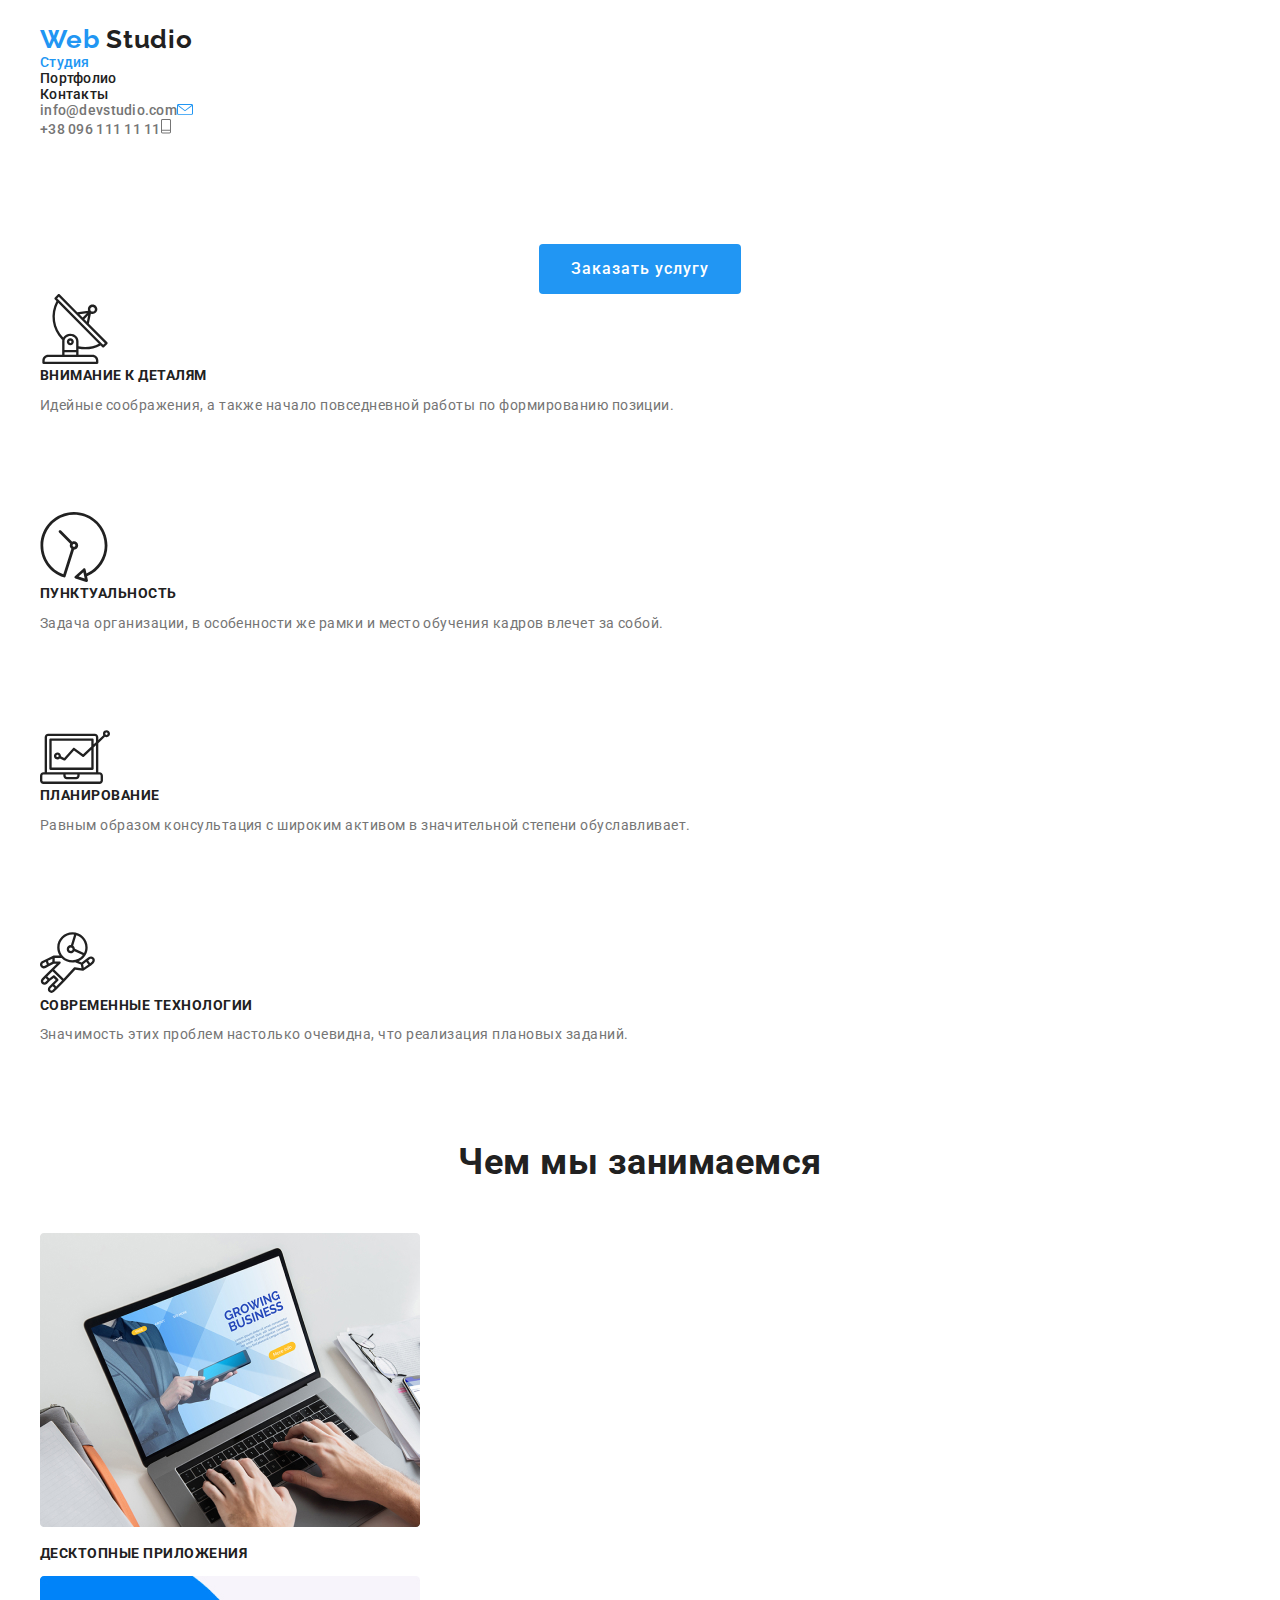
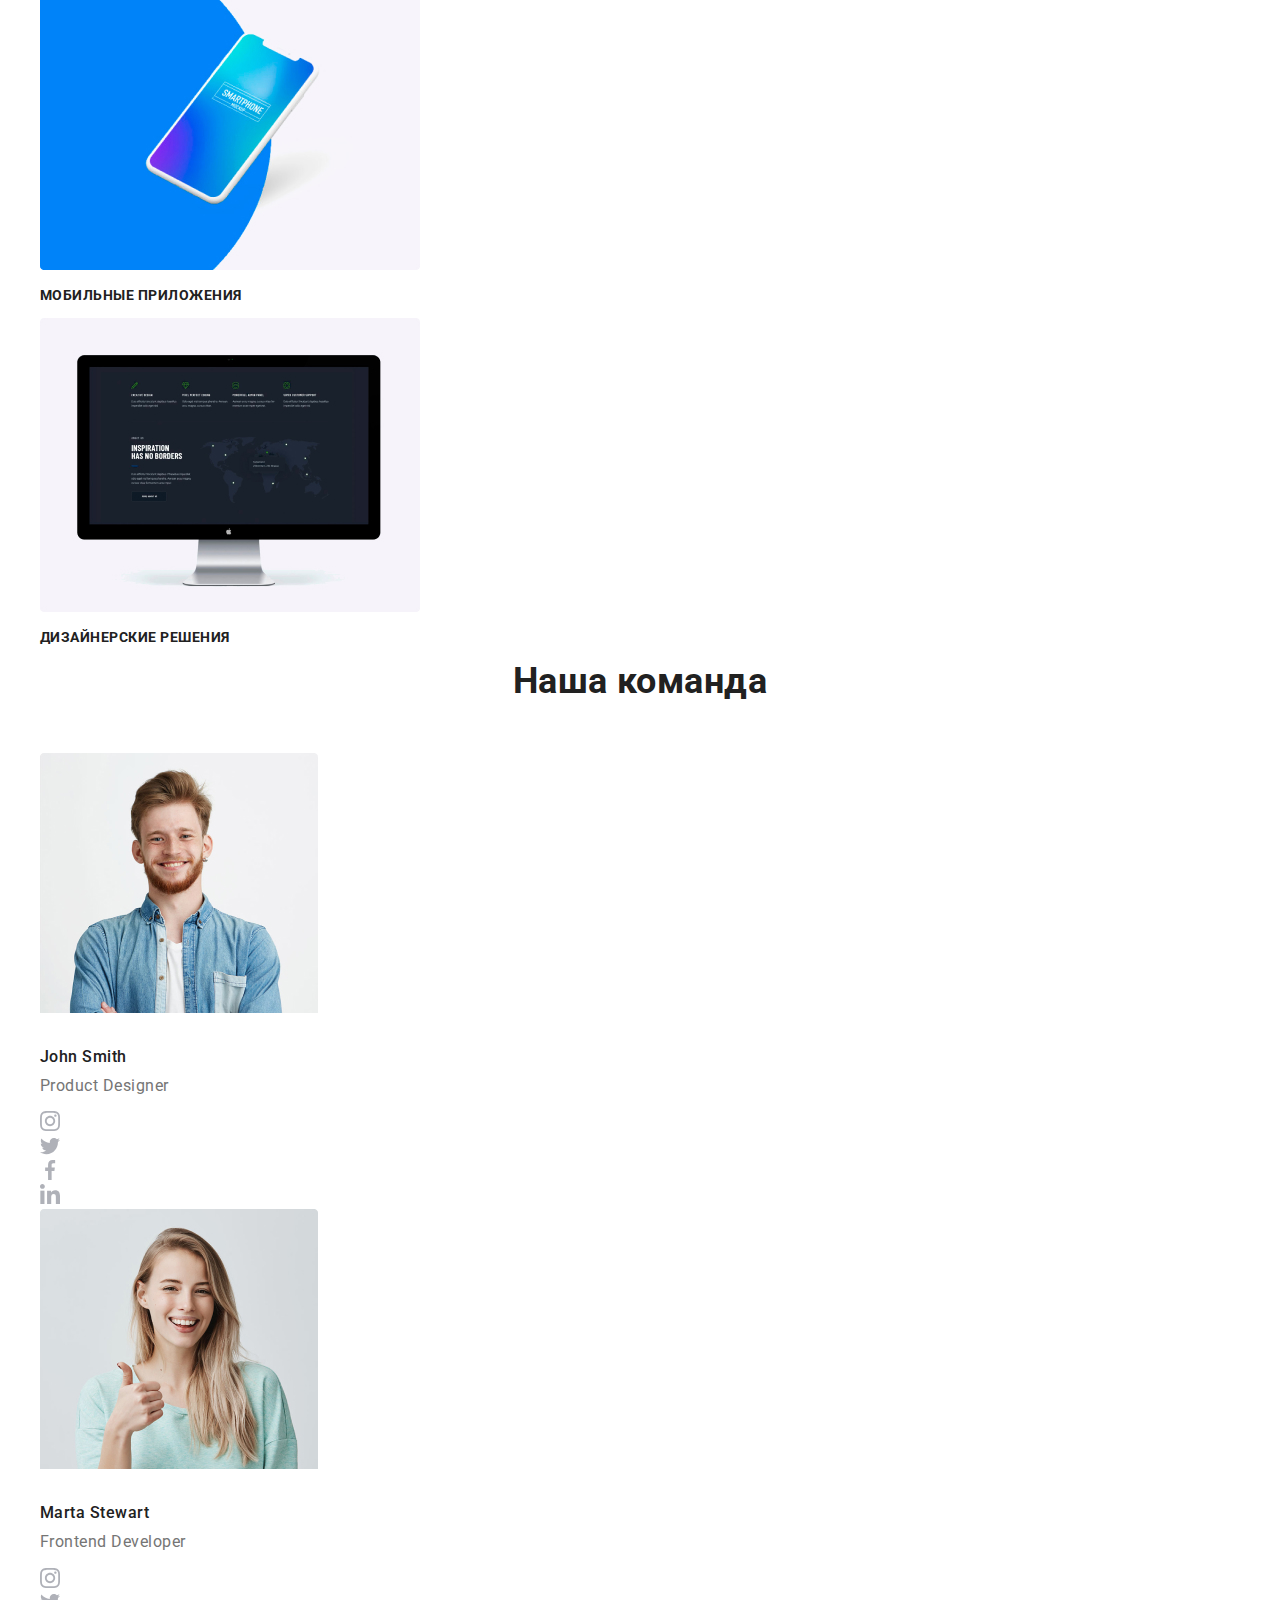
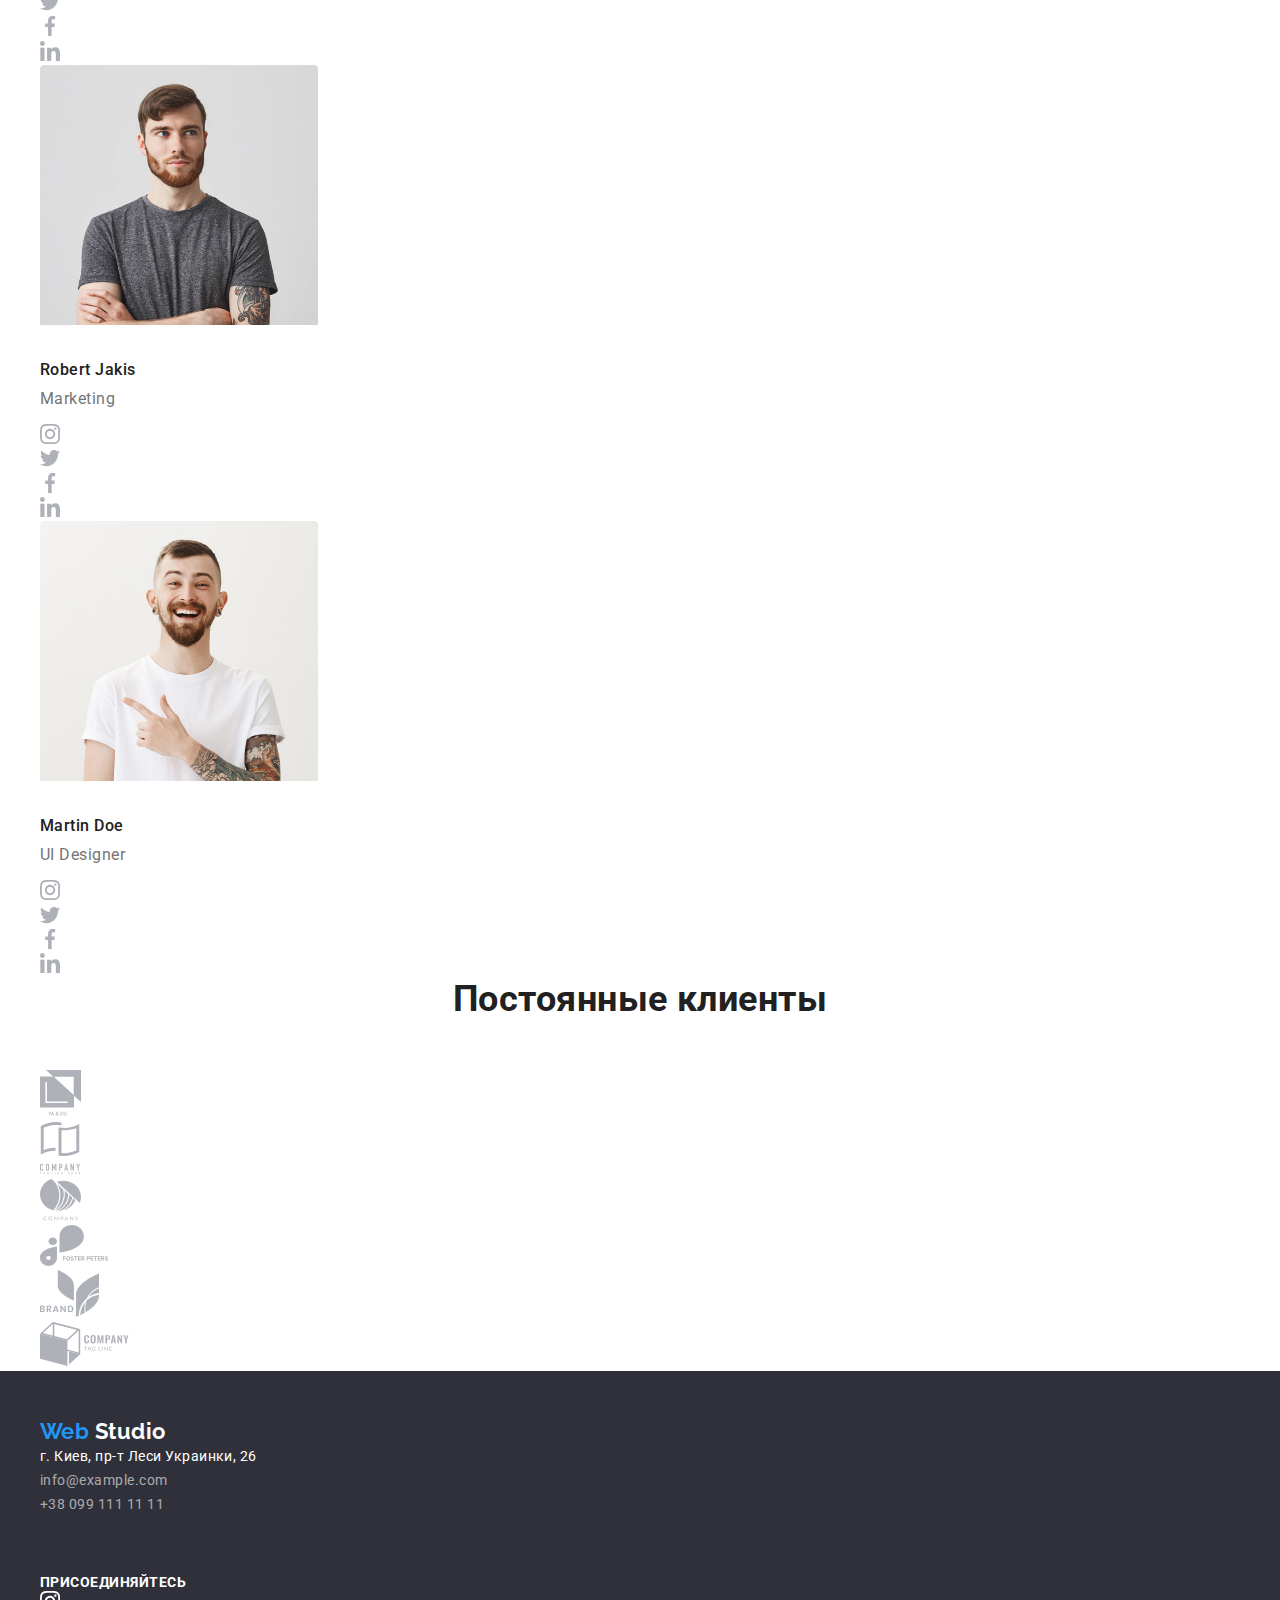
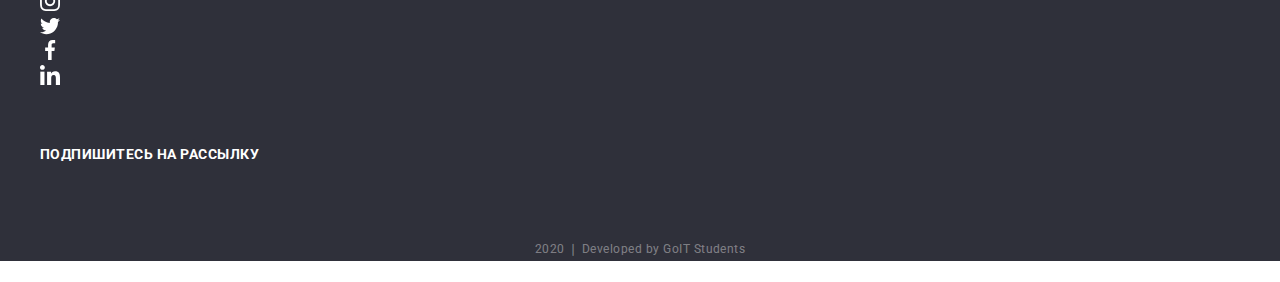
==== index.html @ ea980ef6 "ДЗ номер 3" ====
<!DOCTYPE html>
<html lang="ru">
  <head>
    <meta charset="UTF-8" />
    <meta name="viewport" content="width=device-width, initial-scale=1.0" />
    <title>Web Studio</title>
    <link
      href="https://fonts.googleapis.com/css2?family=Raleway:wght@700&family=Roboto:wght@400;500;700;900&display=swap"
      rel="stylesheet"
    />
    <link
      rel="stylesheet"
      href="https://cdnjs.cloudflare.com/ajax/libs/modern-normalize/0.6.0/modern-normalize.min.css"
    />

    <link rel="stylesheet" href="./css/styles.css" />
  </head>
  <body>
    <header>
      <!-- Навигация по сайту -->

      <div class="container">
        <nav>
          <a href="./index.html" class="logo link"
            ><span class="web-logo">Web</span> Studio
          </a>

          <ul class="site-nav list">
            <li><a href="./index.html" class="current link">Студия</a></li>
            <li><a href="./portfolio.html" class="link">Портфолио</a></li>
            <li><a href="" class="link">Контакты</a></li>
          </ul>

          <!-- Контакты -->
          <ul class="contacts-nav list">
            <li>
              <a href="mailto:info@devstudio.com" class="header-contacts link"
                >info@devstudio.com<img src="./images/envelope.svg" alt=""
              /></a>
            </li>
            <li>
              <a href="tel:+380961111111" class="header-contacts link"
                >+38 096 111 11 11<img src="./images/phone.svg" alt=""
              /></a>
            </li>
          </ul>
        </nav>
      </div>
    </header>

    <main>
      <!--Герой-->
      <section class="hero">
        <h1 class="hero-title">Эффективные решения для вашего бизнеса</h1>
        <a href="" class="hero-button button primary link">Заказать услугу</a>
      </section>

      <!--Наши преимущества-->
      <section class="section">
        <div class="container">
          <ul class="feature-list list">
            <li>
              <img src="./images/detail.svg" alt="" />
              <h3 class="feature-title">Внимание к деталям</h3>
              <p class="feature-content">
                Идейные соображения, а также начало повседневной работы по
                формированию позиции.
              </p>
            </li>
            <li>
              <img src="./images/time.svg" alt="" />
              <h3 class="feature-title">Пунктуальность</h3>
              <p class="feature-content">
                Задача организации, в особенности же рамки и место обучения
                кадров влечет за собой.
              </p>
            </li>
            <li>
              <img src="./images/plan.svg" alt="" />
              <h3 class="feature-title">Планирование</h3>
              <p class="feature-content">
                Равным образом консультация с широким активом в значительной
                степени обуславливает.
              </p>
            </li>
            <li>
              <img src="./images/techno.svg" alt="" />
              <h3 class="feature-title">Современные технологии</h3>
              <p class="feature-content">
                Значимость этих проблем настолько очевидна, что реализация
                плановых заданий.
              </p>
            </li>
          </ul>
        </div>
      </section>

      <!--Наши услуги-->
      <section class="section">
        <div class="container">
          <h2 class="section-title">Чем мы занимаемся</h2>
          <ul class="list">
            <li>
              <a href=""
                ><img src="./images/desktop.jpg" alt="Ноутбук" class="link"
              /></a>
              <h3 class="product-title">Десктопные приложения</h3>
            </li>
            <li>
              <a href=""
                ><img src="./images/mobile.jpg" alt="Телефон" class="link"
              /></a>
              <h3 class="product-title">Мобильные приложения</h3>
            </li>
            <li>
              <a href=""
                ><img src="./images/design.jpg" alt="Дизайн" class="link"
              /></a>
              <h3 class="product-title">Дизайнерские решения</h3>
            </li>
          </ul>
        </div>
      </section>

      <!--Наша команда-->
      <section class="section team">
        <div class="container">
          <h2 class="section-title">Наша команда</h2>
          <ul class="team-list list">
            <li>
              <img src="./images/john.jpg" alt="Джон Смит" width="278" />
              <h3 class="team-title">John Smith</h3>
              <p class="team-role">Product Designer</p>
              <ul class="list">
                <li>
                  <a href=""><img src="./images/instagram.svg" alt="" /></a>
                </li>
                <li>
                  <a href=""><img src="./images/twitter.svg" alt="" /></a>
                </li>
                <li>
                  <a href=""><img src="./images/facebook.svg" alt="" /></a>
                </li>
                <li>
                  <a href=""><img src="./images/linkedin.svg" alt="" /></a>
                </li>
              </ul>
            </li>
            <li>
              <img src="./images/marta.jpg" alt="Марта Стюарт" width="278" />
              <h3 class="team-title">Marta Stewart</h3>
              <p class="team-role">Frontend Developer</p>
              <ul class="list">
                <li>
                  <a href=""><img src="./images/instagram.svg" alt="" /></a>
                </li>
                <li>
                  <a href=""><img src="./images/twitter.svg" alt="" /></a>
                </li>
                <li>
                  <a href=""><img src="./images/facebook.svg" alt="" /></a>
                </li>
                <li>
                  <a href=""><img src="./images/linkedin.svg" alt="" /></a>
                </li>
              </ul>
            </li>
            <li>
              <img src="./images/robert.jpg" alt="Роберт Джекис" width="278" />
              <h3 class="team-title">Robert Jakis</h3>
              <p class="team-role">Marketing</p>
              <ul class="list">
                <li>
                  <a href=""><img src="./images/instagram.svg" alt="" /></a>
                </li>
                <li>
                  <a href=""><img src="./images/twitter.svg" alt="" /></a>
                </li>
                <li>
                  <a href=""><img src="./images/facebook.svg" alt="" /></a>
                </li>
                <li>
                  <a href=""><img src="./images/linkedin.svg" alt="" /></a>
                </li>
              </ul>
            </li>
            <li>
              <img src="./images/martin.jpg" alt="Мартин Доу" width="278" />
              <h3 class="team-title">Martin Doe</h3>
              <p class="team-role">UI Designer</p>
              <ul class="list">
                <li>
                  <a href=""><img src="./images/instagram.svg" alt="" /></a>
                </li>
                <li>
                  <a href=""><img src="./images/twitter.svg" alt="" /></a>
                </li>
                <li>
                  <a href=""><img src="./images/facebook.svg" alt="" /></a>
                </li>
                <li>
                  <a href=""><img src="./images/linkedin.svg" alt="" /></a>
                </li>
              </ul>
            </li>
          </ul>
        </div>
      </section>

      <!--Наши клиенты-->
      <section class="section">
        <div class="container">
          <h2 class="section-title">Постоянные клиенты</h2>
          <ul class="list">
            <li>
              <a href=""><img src="./images/logo11.svg" alt="" /></a>
            </li>
            <li>
              <a href=""><img src="./images/logo22.svg" alt="" /></a>
            </li>
            <li>
              <a href=""><img src="./images/logo33.svg" alt="" /></a>
            </li>
            <li>
              <a href=""><img src="./images/logo44.svg" alt="" /></a>
            </li>
            <li>
              <a href=""><img src="./images/logo55.svg" alt="" /></a>
            </li>
            <li>
              <a href=""><img src="./images/logo66.svg" alt="" /></a>
            </li>
          </ul>
        </div>
      </section>
    </main>

    <footer class="footer">
      <!--Контакты-->
      <div class="container">
        <a href="./index.html" class="footer-logo link"
          ><span class="web-logo">Web</span> Studio</a
        >
        <address>
          <ul class="list">
            <li class="address">г. Киев, пр-т Леси Украинки, 26</li>
            <li>
              <a href="mailto:info@example.com" class="footer-contacts link"
                >info@example.com</a
              >
            </li>
            <li>
              <a href="tel:+380991111111" class="footer-contacts link"
                >+38 099 111 11 11</a
              >
            </li>
          </ul>
        </address>
      </div>

      <!-- Соц. сети -->
      <div class="container social-links">
        <b class="footer-title">Присоединяйтесь</b>
        <ul class="list">
          <li>
            <a href=""><img src="./images/instagram2.svg" alt="" /></a>
          </li>
          <li>
            <a href=""><img src="./images/twitter2.svg" alt="" /></a>
          </li>
          <li>
            <a href=""><img src="./images/facebook2.svg" alt="" /></a>
          </li>
          <li>
            <a href=""><img src="./images/linkedin2.svg" alt="" /></a>
          </li>
        </ul>
      </div>

      <div class="container subscribe">
        <b class="footer-title">Подпишитесь на рассылку</b>
      </div>

      <p class="copyright">2020 &#10072; Developed by GoIT Students</p>
    </footer>
  </body>
</html>
---- css/styles.css ----
/* цвет основного текста #212121 */
/* вторичный цвет текста #757575 */
/* белый #FFFFFF */
/* акцент #2196F3 */
/* вторичный цвет фона #F5F4FA */
/* цвет подписи в футере rgba(255, 255, 255, 0.4) */
/* цвет контактов в футере rgba(255, 255, 255, 0.6) */

:root {
  --primary-text-color: #212121;
  --title-text-color: #757575;
  --accent-color: #2196f3;
  --primary-white-color: #ffffff;
  --footer-background-color: #2f303a;
  --footer-signature-color: rgba(255, 255, 255, 0.4);
  --footer-contacts-color: rgba(255, 255, 255, 0.6);
  --secondary-background-color: #f5f4fa;
}

/* General */

html {
  box-sizing: border-box;
}

*,
*::before,
*::after {
  box-sizing: inherit;
}

body {
  background-color: var(--primary-white-color);
  color: var(--primary-text-color);
  font-family: Roboto, sans-serif;
  letter-spacing: 0.03em;
}

.container {
  width: 1230px;
  padding-left: 15px;
  padding-right: 15px;
  margin: 0 auto;
  /* outline: 2px solid tomato; */
}

.list {
  list-style: none;
  padding: 0px;
  margin: 0px;
}

.link {
  text-decoration: none;
}

.section .section-title {
  margin-top: 0px;
  margin-bottom: 50px;

  font-weight: 700;
  font-size: 36px;
  line-height: 1.17;
  text-align: center;
}

/* Button */

.button {
  color: var(--primary-text-color);
  background-color: var(--primary-white-color);
  font-family: inherit;
  font-weight: 500;
  font-size: 16px;
  line-height: 1.63;
  min-width: 73px;
  border-radius: 4px;
  text-align: center;
}

.button.primary {
  color: var(--primary-white-color);
  background-color: var(--accent-color);
}

.button.secondary {
  color: var(--primary-text-color);
  background-color: var(--secondary-background-color);
}

/* Index.html */

/* Header */

.logo {
  display: inline-block;
  margin-top: 24px;

  color: var(--primary-text-color);
  font-family: Raleway;
  font-weight: 700;
  font-size: 26px;
  line-height: 1.2;
  letter-spacing: 0.03em;
}

.web-logo {
  color: var(--accent-color);
}

.header-contacts {
  color: var(--title-text-color);
}

.contacts-nav .header-contacts:hover,
.contacts-nav .header-contacts:focus {
  color: var(--accent-color);
}

/* Site nav */
.site-nav .link {
  color: var(--primary-text-color);
}

.site-nav .link:hover,
.site-nav .link:focus {
  color: var(--accent-color);
}

.site-nav .link.current {
  color: var(--accent-color);
}

.site-nav,
.contacts-nav {
  font-weight: 500;
  font-size: 14px;
  line-height: 1.14;
  letter-spacing: 0.02em;
}

/* Hero */

.hero {
  text-align: center;
}

.hero-title {
  margin-top: 0px;
  margin-bottom: 46px;

  color: var(--primary-white-color);
  font-weight: 900;
  font-size: 44px;
  line-height: 1.36;
  text-align: center;
  letter-spacing: 0.06em;
  text-transform: uppercase;
}

.hero-button {
  display: inline-block;
  padding: 10px 32px;
  border-radius: 4px;

  font-size: 16px;
  line-height: 1.87;
  letter-spacing: 0.06em;
}

/* Features */

.feature-title {
  margin-top: 0px;
  margin-bottom: 10px;

  font-weight: 700;
  font-size: 14px;
  line-height: 1.14;
  text-transform: uppercase;
}

.feature-list .feature-content {
  margin-top: 0px;
  margin-bottom: 94px;

  color: var(--title-text-color);
  font-size: 14px;
  line-height: 1.7;
}

/* What we do */

.product-title {
  font-weight: 700;
  font-size: 14px;
  line-height: 1.14;
  text-transform: uppercase;
}

/* Our team */

.team-title {
  margin-top: 30px;
  margin-bottom: 10px;
  font-weight: 500;
  font-size: 16px;
  line-height: 1.2;
}

.team-role {
  margin-top: 0px;
  margin-bottom: 16px;
  color: var(--title-text-color);
  font-size: 16px;
  line-height: 1.2;
}

.team-section {
  background-color: var(--secondary-background-color);
}

/* Footer */

.footer {
  background-color: var(--footer-background-color);
}

.footer-logo {
  display: inline-block;
  margin-top: 48px;

  color: var(--primary-white-color);
  font-family: Raleway;
  font-weight: 700;
  font-size: 22px;
  line-height: 1.18;
}

.address {
  color: var(--primary-white-color);
  font-style: normal;
  font-size: 14px;
  line-height: 1.71;
}

.footer-contacts {
  color: var(--footer-contacts-color);
  font-style: normal;
  font-size: 14px;
  line-height: 1.71;
}

.footer-contacts:hover,
.footer-contacts:focus {
  color: var(--accent-color);
}

.footer-title {
  color: var(--primary-white-color);
  font-weight: 700;
  font-size: 14px;
  line-height: 1.14;
  text-transform: uppercase;
}

.container.social-links,
.container.subscribe {
  margin-top: 56px;
}

.copyright {
  margin-top: 74px;
  margin-bottom: 21px;

  color: var(--footer-signature-color);
  font-size: 12px;
  line-height: 2;
  text-align: center;
}

/* Portfolio */

.section-list.buttons {
  margin-top: 93px;
  margin-bottom: 50px;
}

.section-list .section-content {
  margin-top: 0px;
  margin-bottom: 20px;

  color: var(--title-text-color);
  font-size: 16px;
  line-height: 1.88;
}

.section-list .button:hover,
.section-list .button:focus {
  color: var(--primary-white-color);
  background-color: var(--accent-color);
}

.section-list .text {
  margin-top: 0px;
  margin-bottom: 0px;

  color: var(--primary-white-color);
  background-color: grey;
  font-size: 18px;
  line-height: 1.56;
}

.section-list-title {
  margin-top: 20px;
  margin-bottom: 4px;

  color: var(--primary-text-color);
  font-weight: 700;
  font-size: 18px;
  line-height: 2;
  letter-spacing: 0.06em;
}
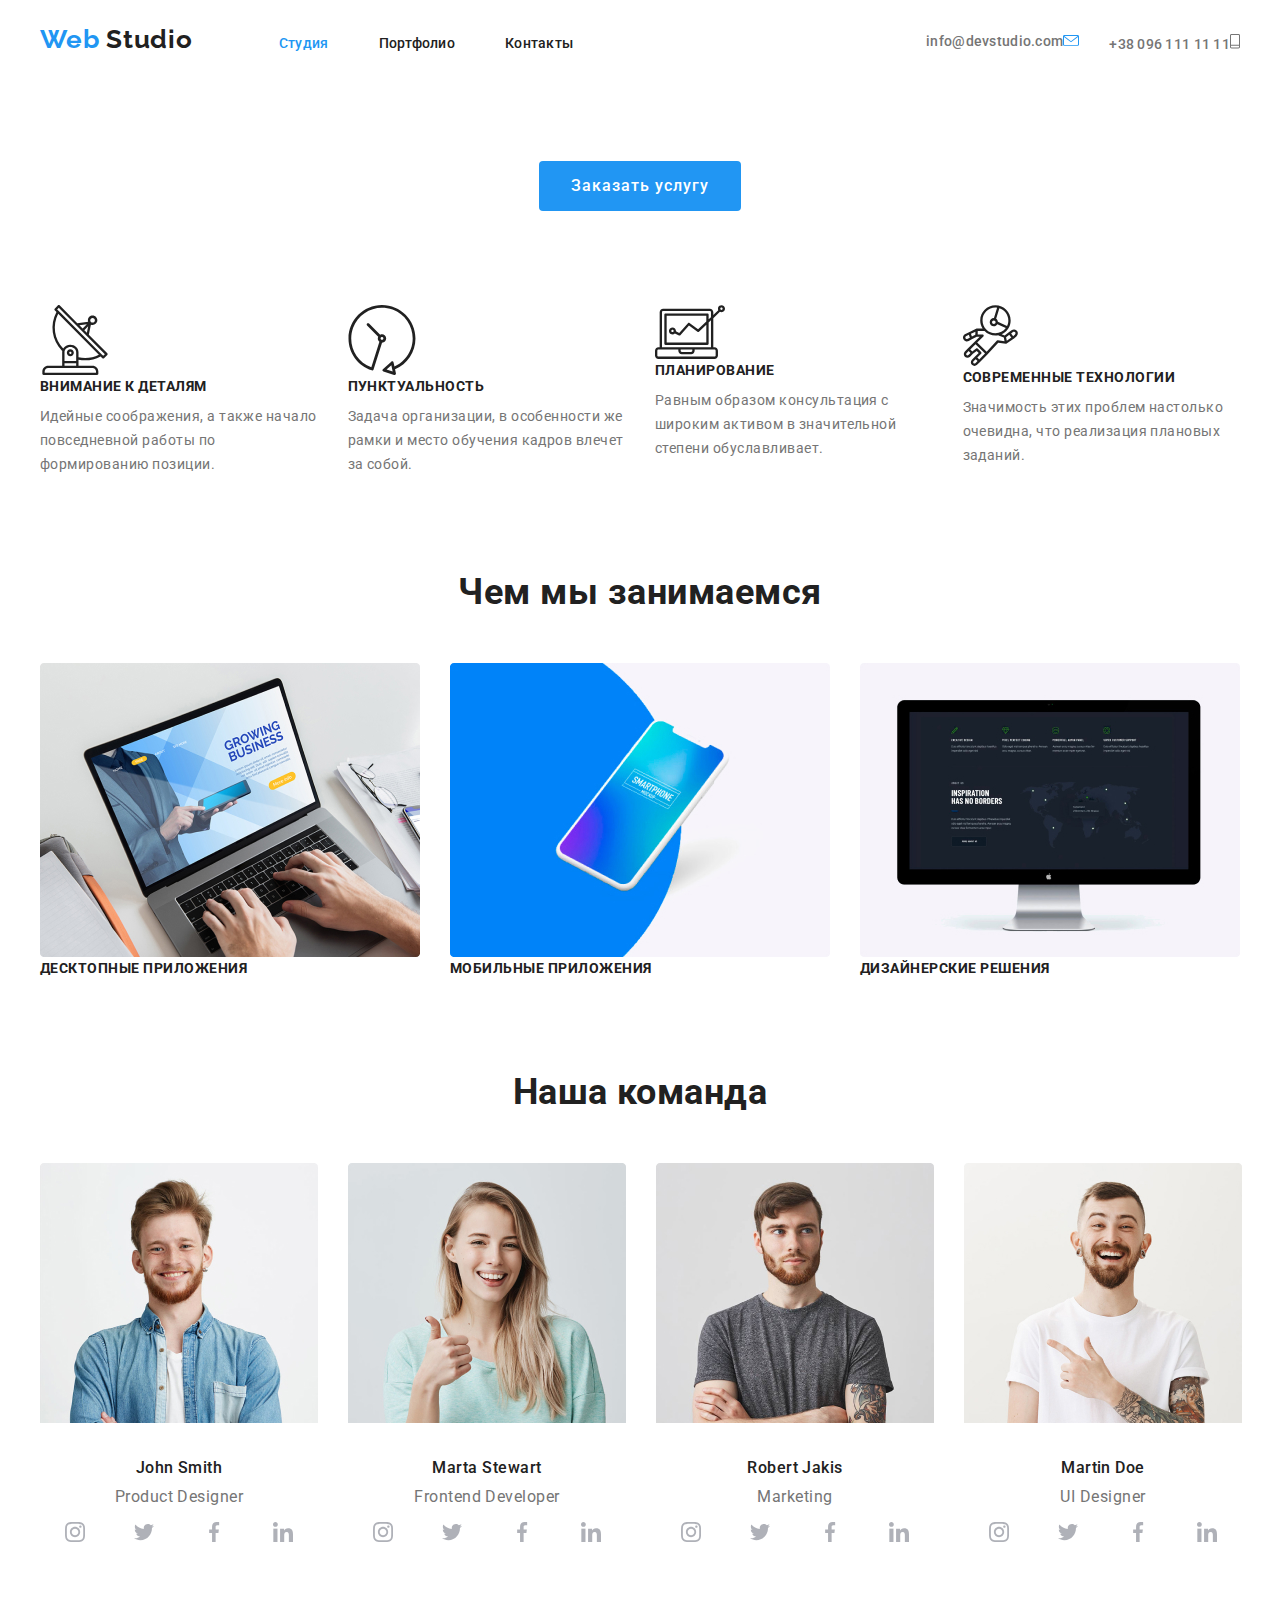
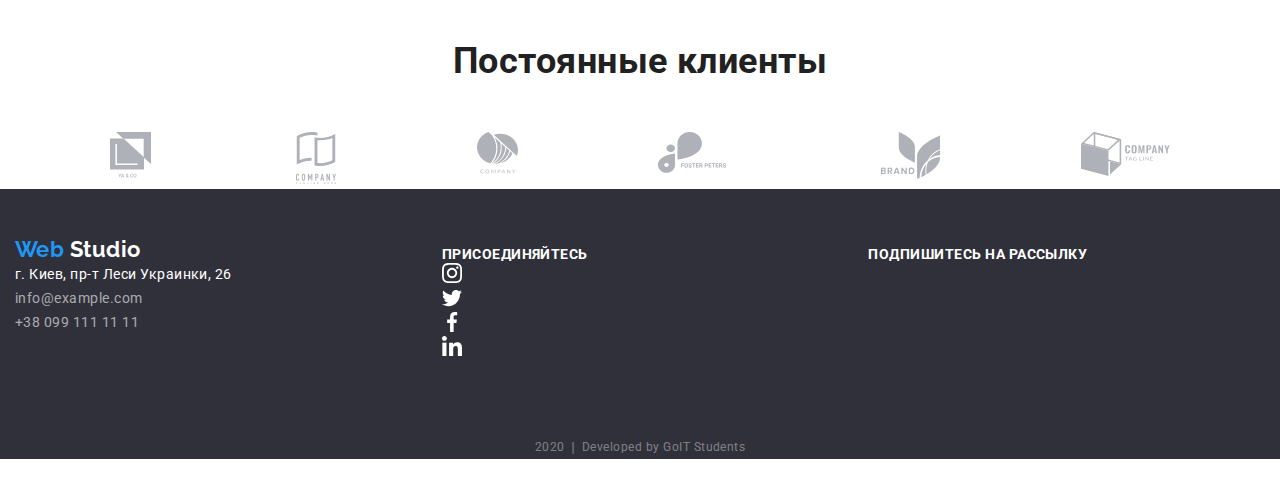
==== commit 92992a09: "Мелкие изменения" ====
--- a/index.html
+++ b/index.html
@@ -19,32 +19,36 @@
     <header>
       <!-- Навигация по сайту -->
 
-      <div class="container">
+      <div class="container main-nav">
+        <a href="./index.html" class="logo link"
+          ><span class="web-logo">Web</span> Studio
+        </a>
+
         <nav>
-          <a href="./index.html" class="logo link"
-            ><span class="web-logo">Web</span> Studio
-          </a>
-
           <ul class="site-nav list">
-            <li><a href="./index.html" class="current link">Студия</a></li>
-            <li><a href="./portfolio.html" class="link">Портфолио</a></li>
-            <li><a href="" class="link">Контакты</a></li>
-          </ul>
-
-          <!-- Контакты -->
-          <ul class="contacts-nav list">
-            <li>
-              <a href="mailto:info@devstudio.com" class="header-contacts link"
-                >info@devstudio.com<img src="./images/envelope.svg" alt=""
-              /></a>
-            </li>
-            <li>
-              <a href="tel:+380961111111" class="header-contacts link"
-                >+38 096 111 11 11<img src="./images/phone.svg" alt=""
-              /></a>
-            </li>
+            <li class="item">
+              <a href="./index.html" class="current link">Студия</a>
+            </li>
+            <li class="item">
+              <a href="./portfolio.html" class="link">Портфолио</a>
+            </li>
+            <li class="item"><a href="" class="link">Контакты</a></li>
           </ul>
         </nav>
+
+        <!-- Контакты -->
+        <ul class="contacts-nav list">
+          <li class="item">
+            <a href="mailto:info@devstudio.com" class="header-contacts link"
+              >info@devstudio.com<img src="./images/envelope.svg" alt=""
+            /></a>
+          </li>
+          <li class="item">
+            <a href="tel:+380961111111" class="header-contacts link"
+              >+38 096 111 11 11<img src="./images/phone.svg" alt=""
+            /></a>
+          </li>
+        </ul>
       </div>
     </header>
 
@@ -56,10 +60,10 @@
       </section>
 
       <!--Наши преимущества-->
-      <section class="section">
+      <section class="section features">
         <div class="container">
           <ul class="feature-list list">
-            <li>
+            <li class="item">
               <img src="./images/detail.svg" alt="" />
               <h3 class="feature-title">Внимание к деталям</h3>
               <p class="feature-content">
@@ -67,7 +71,7 @@
                 формированию позиции.
               </p>
             </li>
-            <li>
+            <li class="item">
               <img src="./images/time.svg" alt="" />
               <h3 class="feature-title">Пунктуальность</h3>
               <p class="feature-content">
@@ -75,7 +79,7 @@
                 кадров влечет за собой.
               </p>
             </li>
-            <li>
+            <li class="item">
               <img src="./images/plan.svg" alt="" />
               <h3 class="feature-title">Планирование</h3>
               <p class="feature-content">
@@ -83,7 +87,7 @@
                 степени обуславливает.
               </p>
             </li>
-            <li>
+            <li class="item">
               <img src="./images/techno.svg" alt="" />
               <h3 class="feature-title">Современные технологии</h3>
               <p class="feature-content">
@@ -96,23 +100,23 @@
       </section>
 
       <!--Наши услуги-->
-      <section class="section">
+      <section class="section our-services">
         <div class="container">
           <h2 class="section-title">Чем мы занимаемся</h2>
-          <ul class="list">
-            <li>
+          <ul class="our-work list">
+            <li class="item">
               <a href=""
                 ><img src="./images/desktop.jpg" alt="Ноутбук" class="link"
               /></a>
               <h3 class="product-title">Десктопные приложения</h3>
             </li>
-            <li>
+            <li class="item">
               <a href=""
                 ><img src="./images/mobile.jpg" alt="Телефон" class="link"
               /></a>
               <h3 class="product-title">Мобильные приложения</h3>
             </li>
-            <li>
+            <li class="item">
               <a href=""
                 ><img src="./images/design.jpg" alt="Дизайн" class="link"
               /></a>
@@ -125,70 +129,70 @@
       <!--Наша команда-->
       <section class="section team">
         <div class="container">
-          <h2 class="section-title">Наша команда</h2>
+          <h2 class="section-title our-team">Наша команда</h2>
           <ul class="team-list list">
-            <li>
+            <li class="item">
               <img src="./images/john.jpg" alt="Джон Смит" width="278" />
               <h3 class="team-title">John Smith</h3>
               <p class="team-role">Product Designer</p>
-              <ul class="list">
-                <li>
-                  <a href=""><img src="./images/instagram.svg" alt="" /></a>
-                </li>
-                <li>
-                  <a href=""><img src="./images/twitter.svg" alt="" /></a>
-                </li>
-                <li>
-                  <a href=""><img src="./images/facebook.svg" alt="" /></a>
-                </li>
-                <li>
-                  <a href=""><img src="./images/linkedin.svg" alt="" /></a>
-                </li>
-              </ul>
-            </li>
-            <li>
+              <ul class="social-networks list">
+                <li>
+                  <a href=""><img src="./images/instagram.svg" alt="" /></a>
+                </li>
+                <li>
+                  <a href=""><img src="./images/twitter.svg" alt="" /></a>
+                </li>
+                <li>
+                  <a href=""><img src="./images/facebook.svg" alt="" /></a>
+                </li>
+                <li>
+                  <a href=""><img src="./images/linkedin.svg" alt="" /></a>
+                </li>
+              </ul>
+            </li>
+            <li class="item">
               <img src="./images/marta.jpg" alt="Марта Стюарт" width="278" />
               <h3 class="team-title">Marta Stewart</h3>
               <p class="team-role">Frontend Developer</p>
-              <ul class="list">
-                <li>
-                  <a href=""><img src="./images/instagram.svg" alt="" /></a>
-                </li>
-                <li>
-                  <a href=""><img src="./images/twitter.svg" alt="" /></a>
-                </li>
-                <li>
-                  <a href=""><img src="./images/facebook.svg" alt="" /></a>
-                </li>
-                <li>
-                  <a href=""><img src="./images/linkedin.svg" alt="" /></a>
-                </li>
-              </ul>
-            </li>
-            <li>
+              <ul class="social-networks list">
+                <li>
+                  <a href=""><img src="./images/instagram.svg" alt="" /></a>
+                </li>
+                <li>
+                  <a href=""><img src="./images/twitter.svg" alt="" /></a>
+                </li>
+                <li>
+                  <a href=""><img src="./images/facebook.svg" alt="" /></a>
+                </li>
+                <li>
+                  <a href=""><img src="./images/linkedin.svg" alt="" /></a>
+                </li>
+              </ul>
+            </li>
+            <li class="item">
               <img src="./images/robert.jpg" alt="Роберт Джекис" width="278" />
               <h3 class="team-title">Robert Jakis</h3>
               <p class="team-role">Marketing</p>
-              <ul class="list">
-                <li>
-                  <a href=""><img src="./images/instagram.svg" alt="" /></a>
-                </li>
-                <li>
-                  <a href=""><img src="./images/twitter.svg" alt="" /></a>
-                </li>
-                <li>
-                  <a href=""><img src="./images/facebook.svg" alt="" /></a>
-                </li>
-                <li>
-                  <a href=""><img src="./images/linkedin.svg" alt="" /></a>
-                </li>
-              </ul>
-            </li>
-            <li>
+              <ul class="social-networks list">
+                <li>
+                  <a href=""><img src="./images/instagram.svg" alt="" /></a>
+                </li>
+                <li>
+                  <a href=""><img src="./images/twitter.svg" alt="" /></a>
+                </li>
+                <li>
+                  <a href=""><img src="./images/facebook.svg" alt="" /></a>
+                </li>
+                <li>
+                  <a href=""><img src="./images/linkedin.svg" alt="" /></a>
+                </li>
+              </ul>
+            </li>
+            <li class="item">
               <img src="./images/martin.jpg" alt="Мартин Доу" width="278" />
               <h3 class="team-title">Martin Doe</h3>
               <p class="team-role">UI Designer</p>
-              <ul class="list">
+              <ul class="social-networks list">
                 <li>
                   <a href=""><img src="./images/instagram.svg" alt="" /></a>
                 </li>
@@ -211,7 +215,7 @@
       <section class="section">
         <div class="container">
           <h2 class="section-title">Постоянные клиенты</h2>
-          <ul class="list">
+          <ul class="our-clients list">
             <li>
               <a href=""><img src="./images/logo11.svg" alt="" /></a>
             </li>
@@ -237,48 +241,52 @@
 
     <footer class="footer">
       <!--Контакты-->
-      <div class="container">
-        <a href="./index.html" class="footer-logo link"
-          ><span class="web-logo">Web</span> Studio</a
-        >
-        <address>
+
+      <div class="main-footer">
+        <div class="container">
+          <a href="./index.html" class="footer-logo link"
+            ><span class="web-logo">Web</span> Studio</a
+          >
+          <address>
+            <ul class="list">
+              <li class="address">г. Киев, пр-т Леси Украинки, 26</li>
+              <li>
+                <a href="mailto:info@example.com" class="footer-contacts link"
+                  >info@example.com</a
+                >
+              </li>
+              <li>
+                <a href="tel:+380991111111" class="footer-contacts link"
+                  >+38 099 111 11 11</a
+                >
+              </li>
+            </ul>
+          </address>
+        </div>
+
+        <!-- Соц. сети -->
+
+        <div class="container social-links">
+          <b class="footer-title">Присоединяйтесь</b>
           <ul class="list">
-            <li class="address">г. Киев, пр-т Леси Украинки, 26</li>
-            <li>
-              <a href="mailto:info@example.com" class="footer-contacts link"
-                >info@example.com</a
-              >
-            </li>
-            <li>
-              <a href="tel:+380991111111" class="footer-contacts link"
-                >+38 099 111 11 11</a
-              >
-            </li>
-          </ul>
-        </address>
-      </div>
-
-      <!-- Соц. сети -->
-      <div class="container social-links">
-        <b class="footer-title">Присоединяйтесь</b>
-        <ul class="list">
-          <li>
-            <a href=""><img src="./images/instagram2.svg" alt="" /></a>
-          </li>
-          <li>
-            <a href=""><img src="./images/twitter2.svg" alt="" /></a>
-          </li>
-          <li>
-            <a href=""><img src="./images/facebook2.svg" alt="" /></a>
-          </li>
-          <li>
-            <a href=""><img src="./images/linkedin2.svg" alt="" /></a>
-          </li>
-        </ul>
-      </div>
-
-      <div class="container subscribe">
-        <b class="footer-title">Подпишитесь на рассылку</b>
+            <li>
+              <a href=""><img src="./images/instagram2.svg" alt="" /></a>
+            </li>
+            <li>
+              <a href=""><img src="./images/twitter2.svg" alt="" /></a>
+            </li>
+            <li>
+              <a href=""><img src="./images/facebook2.svg" alt="" /></a>
+            </li>
+            <li>
+              <a href=""><img src="./images/linkedin2.svg" alt="" /></a>
+            </li>
+          </ul>
+        </div>
+
+        <div class="container subscribe">
+          <b class="footer-title">Подпишитесь на рассылку</b>
+        </div>
       </div>
 
       <p class="copyright">2020 &#10072; Developed by GoIT Students</p>
--- a/css/styles.css
+++ b/css/styles.css
@@ -54,6 +54,10 @@
   text-decoration: none;
 }
 
+.section {
+  margin-top: 94px;
+}
+
 .section .section-title {
   margin-top: 0px;
   margin-bottom: 50px;
@@ -95,6 +99,7 @@
 .logo {
   display: inline-block;
   margin-top: 24px;
+  margin-right: 86px;
 
   color: var(--primary-text-color);
   font-family: Raleway;
@@ -118,6 +123,31 @@
 }
 
 /* Site nav */
+
+.main-nav {
+  display: flex;
+  align-items: center;
+}
+
+.site-nav {
+  display: flex;
+  margin-top: 32px;
+}
+
+.site-nav .item + .item {
+  margin-left: 50px;
+}
+
+.contacts-nav {
+  display: flex;
+  margin-top: 32px;
+  margin-left: auto;
+}
+
+.contacts-nav .item + .item {
+  margin-left: 30px;
+}
+
 .site-nav .link {
   color: var(--primary-text-color);
 }
@@ -170,6 +200,17 @@
 
 /* Features */
 
+.feature-list {
+  display: flex;
+}
+.feature-list > .item {
+  width: 278px;
+}
+
+.feature-list .item + .item {
+  margin-left: 30px;
+}
+
 .feature-title {
   margin-top: 0px;
   margin-bottom: 10px;
@@ -182,7 +223,7 @@
 
 .feature-list .feature-content {
   margin-top: 0px;
-  margin-bottom: 94px;
+  margin-bottom: 0px;
 
   color: var(--title-text-color);
   font-size: 14px;
@@ -191,7 +232,17 @@
 
 /* What we do */
 
+.our-work {
+  display: flex;
+}
+
+.our-work .item + .item {
+  margin-left: 30px;
+}
+
 .product-title {
+  margin: 0;
+
   font-weight: 700;
   font-size: 14px;
   line-height: 1.14;
@@ -199,6 +250,15 @@
 }
 
 /* Our team */
+
+.team-list {
+  display: flex;
+  text-align: center;
+}
+
+.team-list .item + .item {
+  margin-left: 30px;
+}
 
 .team-title {
   margin-top: 30px;
@@ -220,10 +280,25 @@
   background-color: var(--secondary-background-color);
 }
 
+.social-networks {
+  display: flex;
+  justify-content: space-around;
+}
+
+/* Our clients */
+.our-clients {
+  display: flex;
+  justify-content: space-around;
+}
+
 /* Footer */
 
 .footer {
   background-color: var(--footer-background-color);
+}
+
+.main-footer {
+  display: flex;
 }
 
 .footer-logo {
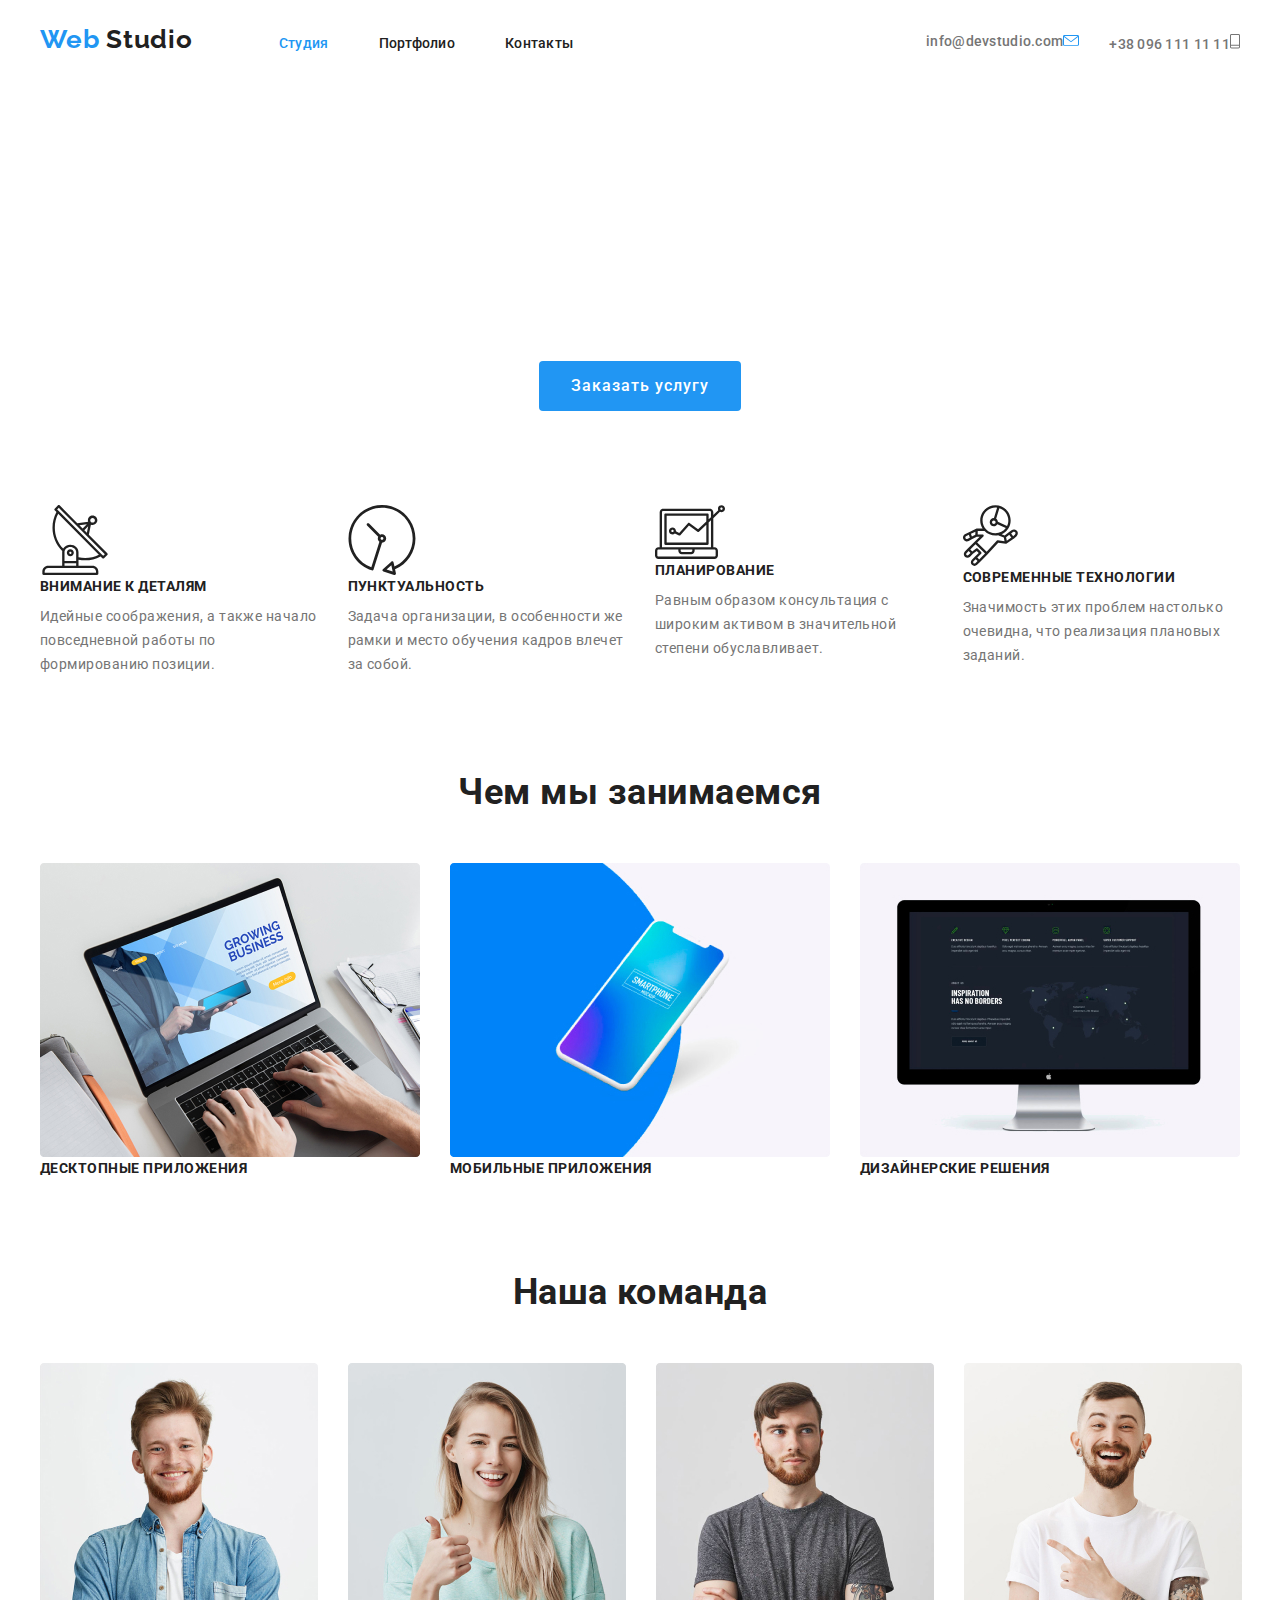
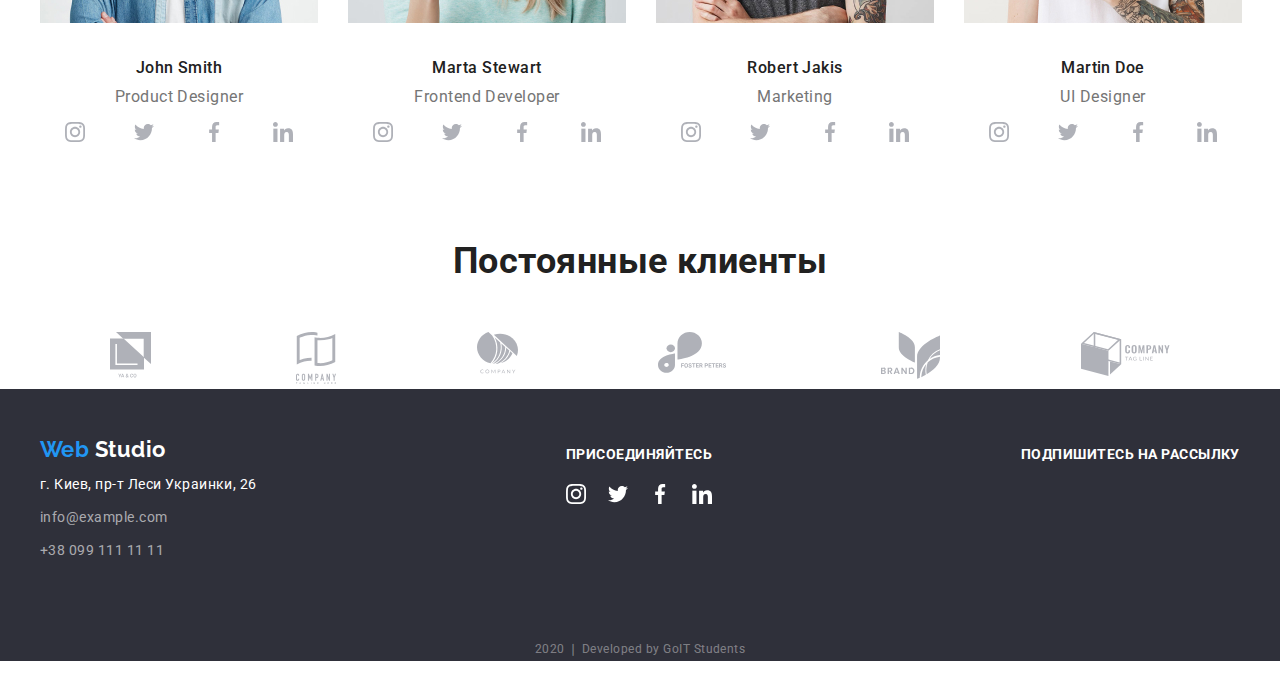
==== commit eebb9ed7: "Изменил немного классы" ====
--- a/index.html
+++ b/index.html
@@ -242,20 +242,20 @@
     <footer class="footer">
       <!--Контакты-->
 
-      <div class="main-footer">
-        <div class="container">
+      <div class="container bottom">
+        <div>
           <a href="./index.html" class="footer-logo link"
             ><span class="web-logo">Web</span> Studio</a
           >
-          <address>
+          <address class="footer-address">
             <ul class="list">
               <li class="address">г. Киев, пр-т Леси Украинки, 26</li>
-              <li>
+              <li class="contacts">
                 <a href="mailto:info@example.com" class="footer-contacts link"
                   >info@example.com</a
                 >
               </li>
-              <li>
+              <li class="contacts">
                 <a href="tel:+380991111111" class="footer-contacts link"
                   >+38 099 111 11 11</a
                 >
@@ -266,9 +266,9 @@
 
         <!-- Соц. сети -->
 
-        <div class="container social-links">
+        <div class="social-links">
           <b class="footer-title">Присоединяйтесь</b>
-          <ul class="list">
+          <ul class="social-list list">
             <li>
               <a href=""><img src="./images/instagram2.svg" alt="" /></a>
             </li>
@@ -284,7 +284,7 @@
           </ul>
         </div>
 
-        <div class="container subscribe">
+        <div class="subscribe">
           <b class="footer-title">Подпишитесь на рассылку</b>
         </div>
       </div>
--- a/css/styles.css
+++ b/css/styles.css
@@ -176,7 +176,7 @@
 }
 
 .hero-title {
-  margin-top: 0px;
+  margin-top: 200px;
   margin-bottom: 46px;
 
   color: var(--primary-white-color);
@@ -297,19 +297,25 @@
   background-color: var(--footer-background-color);
 }
 
-.main-footer {
-  display: flex;
+.container.bottom {
+  display: flex;
+  justify-content: space-between;
 }
 
 .footer-logo {
   display: inline-block;
   margin-top: 48px;
+  margin-bottom: 10px;
 
   color: var(--primary-white-color);
   font-family: Raleway;
   font-weight: 700;
   font-size: 22px;
   line-height: 1.18;
+}
+
+.footer-address .contacts {
+  margin-top: 9px;
 }
 
 .address {
@@ -332,6 +338,9 @@
 }
 
 .footer-title {
+  display: inline-block;
+  margin-bottom: 21px;
+
   color: var(--primary-white-color);
   font-weight: 700;
   font-size: 14px;
@@ -339,8 +348,16 @@
   text-transform: uppercase;
 }
 
-.container.social-links,
-.container.subscribe {
+.social-list {
+  display: flex;
+  justify-content: space-between;
+}
+
+.footer .social-links {
+  margin-top: 56px;
+}
+
+.footer .subscribe {
   margin-top: 56px;
 }
 
@@ -357,13 +374,23 @@
 /* Portfolio */
 
 .section-list.buttons {
+  display: flex;
+  justify-content: center;
   margin-top: 93px;
   margin-bottom: 50px;
 }
 
+.section-list.buttons .button {
+  margin-right: 8px;
+}
+
+/* .section-list.buttons .button:last-child {
+  margin-right: 0px;
+} */
+
 .section-list .section-content {
   margin-top: 0px;
-  margin-bottom: 20px;
+  margin-bottom: 0px;
 
   color: var(--title-text-color);
   font-size: 16px;
@@ -396,3 +423,24 @@
   line-height: 2;
   letter-spacing: 0.06em;
 }
+
+/* work examples */
+
+.section-list.works {
+  display: flex;
+  flex-wrap: wrap;
+}
+
+.section-list.works .item {
+  width: calc((100% - 60px) / 3);
+  margin-right: 30px;
+  margin-bottom: 30px;
+}
+
+.section-list.works .item:nth-child(3n) {
+  margin-right: 0px;
+}
+
+.section-list.works .item:nth-last-child(-n + 3) {
+  margin-bottom: 94px;
+}
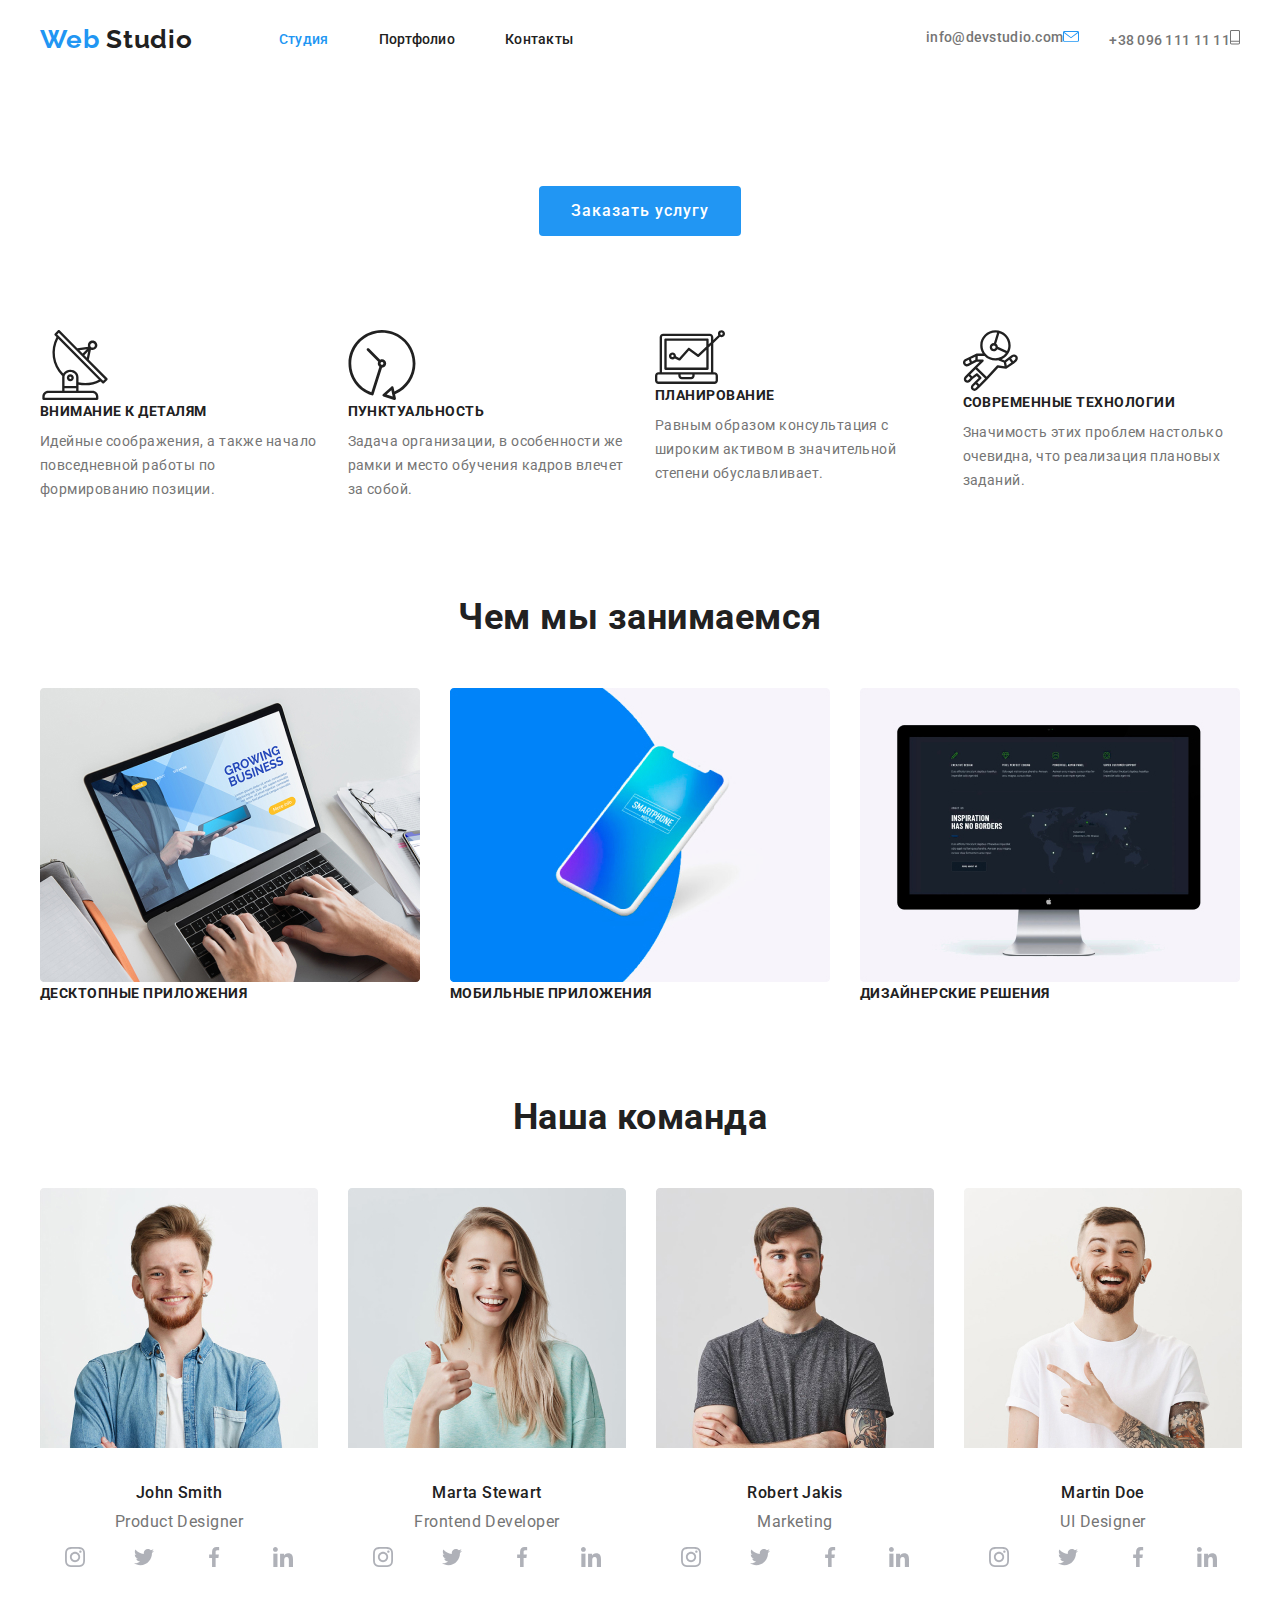
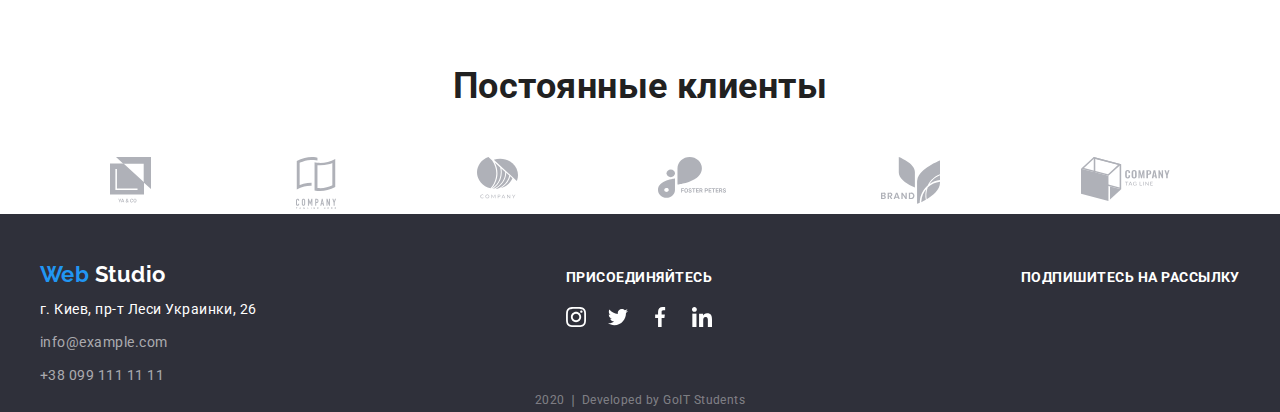
==== commit 8b3d1dd2: "Исправил ошибки после проверки дз ментором" ====
--- a/index.html
+++ b/index.html
@@ -16,7 +16,7 @@
     <link rel="stylesheet" href="./css/styles.css" />
   </head>
   <body>
-    <header>
+    <header class="header">
       <!-- Навигация по сайту -->
 
       <div class="container main-nav">
@@ -132,78 +132,130 @@
           <h2 class="section-title our-team">Наша команда</h2>
           <ul class="team-list list">
             <li class="item">
-              <img src="./images/john.jpg" alt="Джон Смит" width="278" />
+              <img
+                class="photo"
+                src="./images/john.jpg"
+                alt="Джон Смит"
+                width="278"
+              />
               <h3 class="team-title">John Smith</h3>
               <p class="team-role">Product Designer</p>
               <ul class="social-networks list">
                 <li>
-                  <a href=""><img src="./images/instagram.svg" alt="" /></a>
-                </li>
-                <li>
-                  <a href=""><img src="./images/twitter.svg" alt="" /></a>
-                </li>
-                <li>
-                  <a href=""><img src="./images/facebook.svg" alt="" /></a>
-                </li>
-                <li>
-                  <a href=""><img src="./images/linkedin.svg" alt="" /></a>
+                  <a class="item" href=""
+                    ><img src="./images/instagram.svg" alt=""
+                  /></a>
+                </li>
+                <li>
+                  <a class="item" href=""
+                    ><img src="./images/twitter.svg" alt=""
+                  /></a>
+                </li>
+                <li>
+                  <a class="item" href=""
+                    ><img src="./images/facebook.svg" alt=""
+                  /></a>
+                </li>
+                <li>
+                  <a class="item" href=""
+                    ><img src="./images/linkedin.svg" alt=""
+                  /></a>
                 </li>
               </ul>
             </li>
             <li class="item">
-              <img src="./images/marta.jpg" alt="Марта Стюарт" width="278" />
+              <img
+                class="photo"
+                src="./images/marta.jpg"
+                alt="Марта Стюарт"
+                width="278"
+              />
               <h3 class="team-title">Marta Stewart</h3>
               <p class="team-role">Frontend Developer</p>
               <ul class="social-networks list">
                 <li>
-                  <a href=""><img src="./images/instagram.svg" alt="" /></a>
-                </li>
-                <li>
-                  <a href=""><img src="./images/twitter.svg" alt="" /></a>
-                </li>
-                <li>
-                  <a href=""><img src="./images/facebook.svg" alt="" /></a>
-                </li>
-                <li>
-                  <a href=""><img src="./images/linkedin.svg" alt="" /></a>
+                  <a class="item" href=""
+                    ><img src="./images/instagram.svg" alt=""
+                  /></a>
+                </li>
+                <li>
+                  <a class="item" href=""
+                    ><img src="./images/twitter.svg" alt=""
+                  /></a>
+                </li>
+                <li>
+                  <a class="item" href=""
+                    ><img src="./images/facebook.svg" alt=""
+                  /></a>
+                </li>
+                <li>
+                  <a class="item" href=""
+                    ><img src="./images/linkedin.svg" alt=""
+                  /></a>
                 </li>
               </ul>
             </li>
             <li class="item">
-              <img src="./images/robert.jpg" alt="Роберт Джекис" width="278" />
+              <img
+                class="photo"
+                src="./images/robert.jpg"
+                alt="Роберт Джекис"
+                width="278"
+              />
               <h3 class="team-title">Robert Jakis</h3>
               <p class="team-role">Marketing</p>
               <ul class="social-networks list">
                 <li>
-                  <a href=""><img src="./images/instagram.svg" alt="" /></a>
-                </li>
-                <li>
-                  <a href=""><img src="./images/twitter.svg" alt="" /></a>
-                </li>
-                <li>
-                  <a href=""><img src="./images/facebook.svg" alt="" /></a>
-                </li>
-                <li>
-                  <a href=""><img src="./images/linkedin.svg" alt="" /></a>
+                  <a class="item" href=""
+                    ><img src="./images/instagram.svg" alt=""
+                  /></a>
+                </li>
+                <li>
+                  <a class="item" href=""
+                    ><img src="./images/twitter.svg" alt=""
+                  /></a>
+                </li>
+                <li>
+                  <a class="item" href=""
+                    ><img src="./images/facebook.svg" alt=""
+                  /></a>
+                </li>
+                <li>
+                  <a class="item" href=""
+                    ><img src="./images/linkedin.svg" alt=""
+                  /></a>
                 </li>
               </ul>
             </li>
             <li class="item">
-              <img src="./images/martin.jpg" alt="Мартин Доу" width="278" />
+              <img
+                class="photo"
+                src="./images/martin.jpg"
+                alt="Мартин Доу"
+                width="278"
+              />
               <h3 class="team-title">Martin Doe</h3>
               <p class="team-role">UI Designer</p>
               <ul class="social-networks list">
                 <li>
-                  <a href=""><img src="./images/instagram.svg" alt="" /></a>
-                </li>
-                <li>
-                  <a href=""><img src="./images/twitter.svg" alt="" /></a>
-                </li>
-                <li>
-                  <a href=""><img src="./images/facebook.svg" alt="" /></a>
-                </li>
-                <li>
-                  <a href=""><img src="./images/linkedin.svg" alt="" /></a>
+                  <a class="item" href=""
+                    ><img src="./images/instagram.svg" alt=""
+                  /></a>
+                </li>
+                <li>
+                  <a class="item" href=""
+                    ><img src="./images/twitter.svg" alt=""
+                  /></a>
+                </li>
+                <li>
+                  <a class="item" href=""
+                    ><img src="./images/facebook.svg" alt=""
+                  /></a>
+                </li>
+                <li>
+                  <a class="item" href=""
+                    ><img src="./images/linkedin.svg" alt=""
+                  /></a>
                 </li>
               </ul>
             </li>
@@ -217,22 +269,34 @@
           <h2 class="section-title">Постоянные клиенты</h2>
           <ul class="our-clients list">
             <li>
-              <a href=""><img src="./images/logo11.svg" alt="" /></a>
-            </li>
-            <li>
-              <a href=""><img src="./images/logo22.svg" alt="" /></a>
-            </li>
-            <li>
-              <a href=""><img src="./images/logo33.svg" alt="" /></a>
-            </li>
-            <li>
-              <a href=""><img src="./images/logo44.svg" alt="" /></a>
-            </li>
-            <li>
-              <a href=""><img src="./images/logo55.svg" alt="" /></a>
-            </li>
-            <li>
-              <a href=""><img src="./images/logo66.svg" alt="" /></a>
+              <a class="item" href=""
+                ><img src="./images/logo11.svg" alt=""
+              /></a>
+            </li>
+            <li>
+              <a class="item" href=""
+                ><img src="./images/logo22.svg" alt=""
+              /></a>
+            </li>
+            <li>
+              <a class="item" href=""
+                ><img src="./images/logo33.svg" alt=""
+              /></a>
+            </li>
+            <li>
+              <a class="item" href=""
+                ><img src="./images/logo44.svg" alt=""
+              /></a>
+            </li>
+            <li>
+              <a class="item" href=""
+                ><img src="./images/logo55.svg" alt=""
+              /></a>
+            </li>
+            <li>
+              <a class="item" href=""
+                ><img src="./images/logo66.svg" alt=""
+              /></a>
             </li>
           </ul>
         </div>
@@ -270,16 +334,24 @@
           <b class="footer-title">Присоединяйтесь</b>
           <ul class="social-list list">
             <li>
-              <a href=""><img src="./images/instagram2.svg" alt="" /></a>
-            </li>
-            <li>
-              <a href=""><img src="./images/twitter2.svg" alt="" /></a>
-            </li>
-            <li>
-              <a href=""><img src="./images/facebook2.svg" alt="" /></a>
-            </li>
-            <li>
-              <a href=""><img src="./images/linkedin2.svg" alt="" /></a>
+              <a class="item" href=""
+                ><img src="./images/instagram2.svg" alt=""
+              /></a>
+            </li>
+            <li>
+              <a class="item" href=""
+                ><img src="./images/twitter2.svg" alt=""
+              /></a>
+            </li>
+            <li>
+              <a class="item" href=""
+                ><img src="./images/facebook2.svg" alt=""
+              /></a>
+            </li>
+            <li>
+              <a class="item" href=""
+                ><img src="./images/linkedin2.svg" alt=""
+              /></a>
             </li>
           </ul>
         </div>
--- a/css/styles.css
+++ b/css/styles.css
@@ -55,7 +55,7 @@
 }
 
 .section {
-  margin-top: 94px;
+  padding-top: 94px;
 }
 
 .section .section-title {
@@ -96,9 +96,14 @@
 
 /* Header */
 
+.header {
+  padding-top: 24px;
+  padding-bottom: 25px;
+}
+
 .logo {
   display: inline-block;
-  margin-top: 24px;
+
   margin-right: 86px;
 
   color: var(--primary-text-color);
@@ -109,6 +114,11 @@
   letter-spacing: 0.03em;
 }
 
+.logo:hover,
+.logo:focus {
+  background-color: aqua;
+}
+
 .web-logo {
   color: var(--accent-color);
 }
@@ -131,7 +141,6 @@
 
 .site-nav {
   display: flex;
-  margin-top: 32px;
 }
 
 .site-nav .item + .item {
@@ -140,7 +149,7 @@
 
 .contacts-nav {
   display: flex;
-  margin-top: 32px;
+
   margin-left: auto;
 }
 
@@ -176,7 +185,7 @@
 }
 
 .hero-title {
-  margin-top: 200px;
+  margin-top: 0px;
   margin-bottom: 46px;
 
   color: var(--primary-white-color);
@@ -198,6 +207,12 @@
   letter-spacing: 0.06em;
 }
 
+.hero-button:hover,
+.hero-button:focus {
+  color: var(--primary-text-color);
+  background-color: var(--secondary-background-color);
+}
+
 /* Features */
 
 .feature-list {
@@ -240,6 +255,11 @@
   margin-left: 30px;
 }
 
+.our-work .item:hover,
+.our-work .item:focus {
+  background-color: aqua;
+}
+
 .product-title {
   margin: 0;
 
@@ -260,8 +280,12 @@
   margin-left: 30px;
 }
 
+.photo {
+  margin-bottom: 30px;
+}
+
 .team-title {
-  margin-top: 30px;
+  margin-top: 0px;
   margin-bottom: 10px;
   font-weight: 500;
   font-size: 16px;
@@ -285,26 +309,38 @@
   justify-content: space-around;
 }
 
+.social-networks .item:hover,
+.social-networks .item:focus {
+  background-color: aqua;
+}
+
 /* Our clients */
 .our-clients {
   display: flex;
   justify-content: space-around;
 }
 
+.our-clients .item:hover,
+.our-clients .item:focus {
+  background-color: aqua;
+}
+
 /* Footer */
 
 .footer {
+  padding-top: 48px;
+
   background-color: var(--footer-background-color);
 }
 
 .container.bottom {
   display: flex;
   justify-content: space-between;
+  align-items: baseline;
 }
 
 .footer-logo {
   display: inline-block;
-  margin-top: 48px;
   margin-bottom: 10px;
 
   color: var(--primary-white-color);
@@ -314,8 +350,13 @@
   line-height: 1.18;
 }
 
+.footer-logo:hover,
+.footer-logo:focus {
+  background-color: aqua;
+}
+
 .footer-address .contacts {
-  margin-top: 9px;
+  padding-top: 9px;
 }
 
 .address {
@@ -353,17 +394,14 @@
   justify-content: space-between;
 }
 
-.footer .social-links {
-  margin-top: 56px;
-}
-
-.footer .subscribe {
-  margin-top: 56px;
+.social-list .item:hover,
+.social-list .item:focus {
+  background-color: aqua;
 }
 
 .copyright {
-  margin-top: 74px;
-  margin-bottom: 21px;
+  margin-top: 0px;
+  margin-bottom: 0px;
 
   color: var(--footer-signature-color);
   font-size: 12px;
@@ -376,17 +414,17 @@
 .section-list.buttons {
   display: flex;
   justify-content: center;
-  margin-top: 93px;
+  margin-top: 0px;
   margin-bottom: 50px;
 }
 
-.section-list.buttons .button {
+.section-list.buttons .item {
   margin-right: 8px;
 }
 
-/* .section-list.buttons .button:last-child {
+.section-list.buttons .item:last-child {
   margin-right: 0px;
-} */
+}
 
 .section-list .section-content {
   margin-top: 0px;
@@ -414,7 +452,7 @@
 }
 
 .section-list-title {
-  margin-top: 20px;
+  margin-top: 0px;
   margin-bottom: 4px;
 
   color: var(--primary-text-color);
@@ -442,5 +480,10 @@
 }
 
 .section-list.works .item:nth-last-child(-n + 3) {
-  margin-bottom: 94px;
-}
+  margin-bottom: 0px;
+}
+
+.section-list.works .item:hover,
+.section-list.works .item:focus {
+  background-color: aqua;
+}
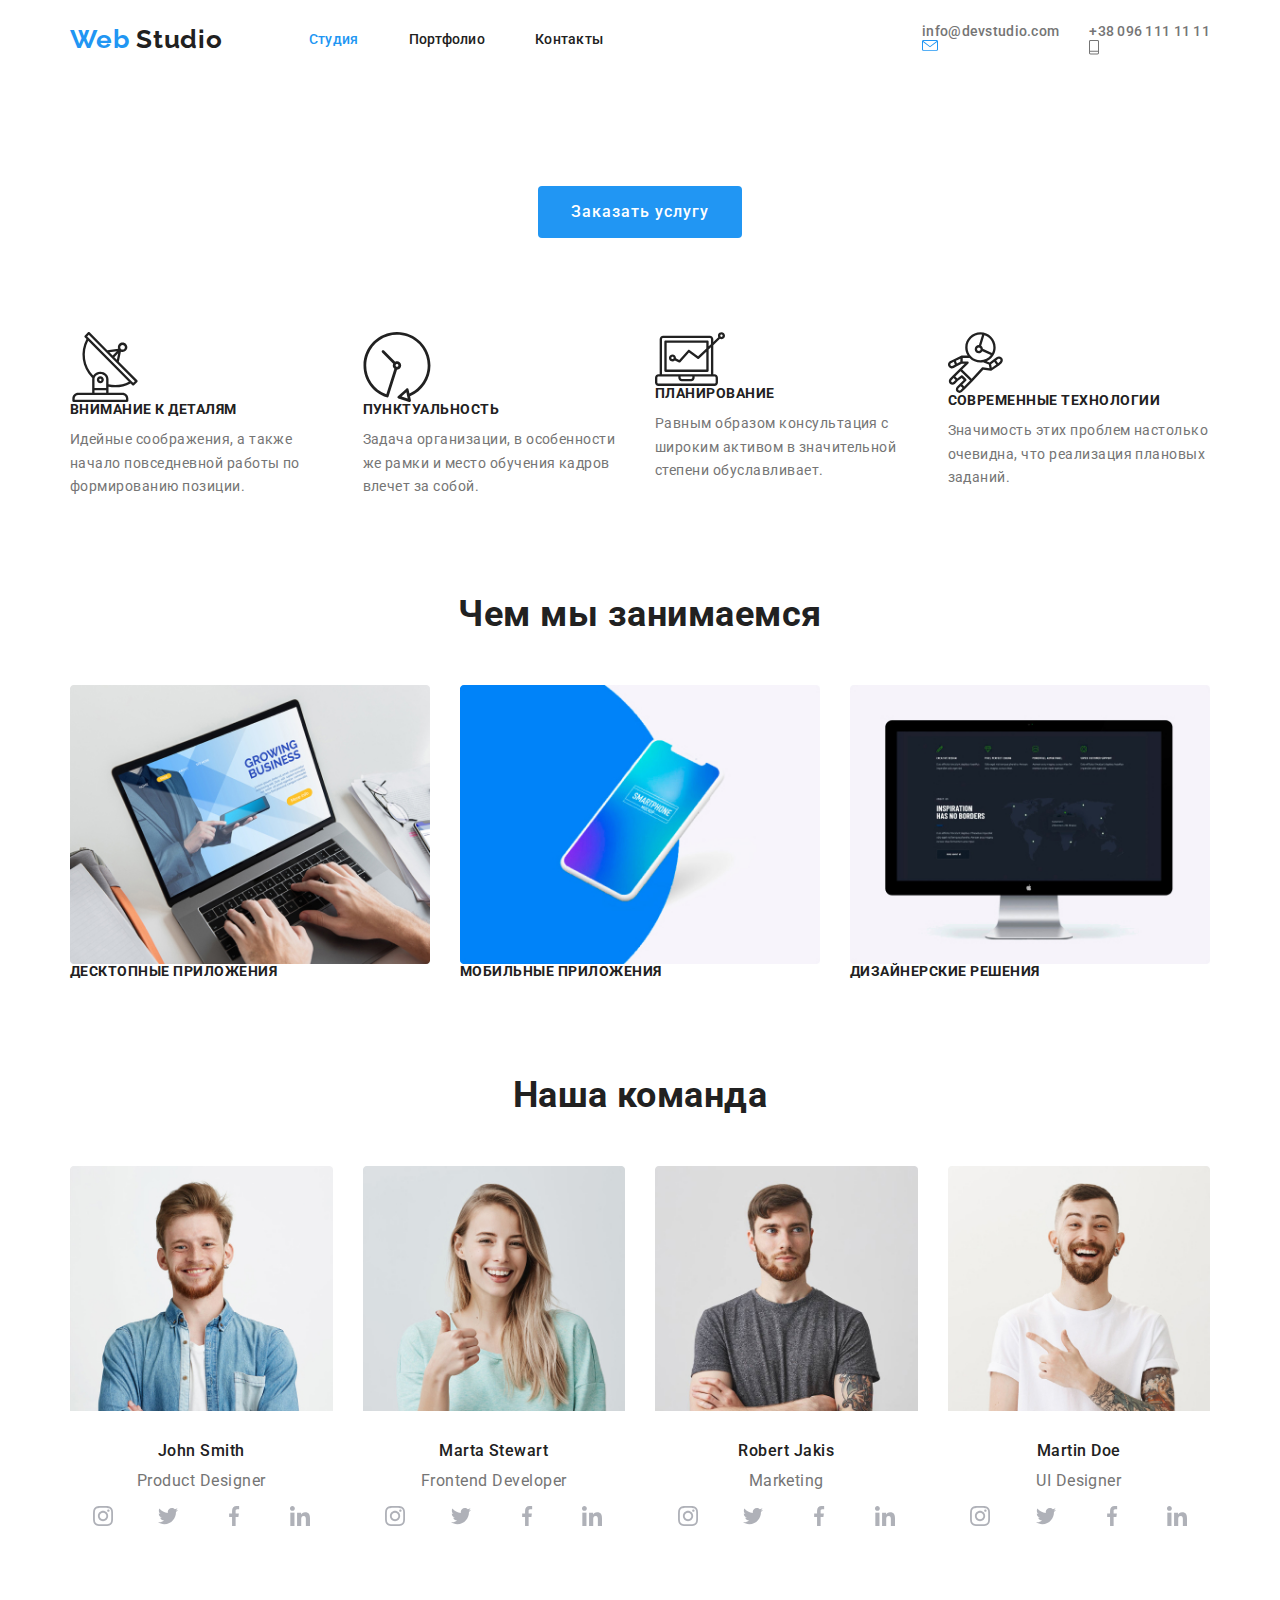
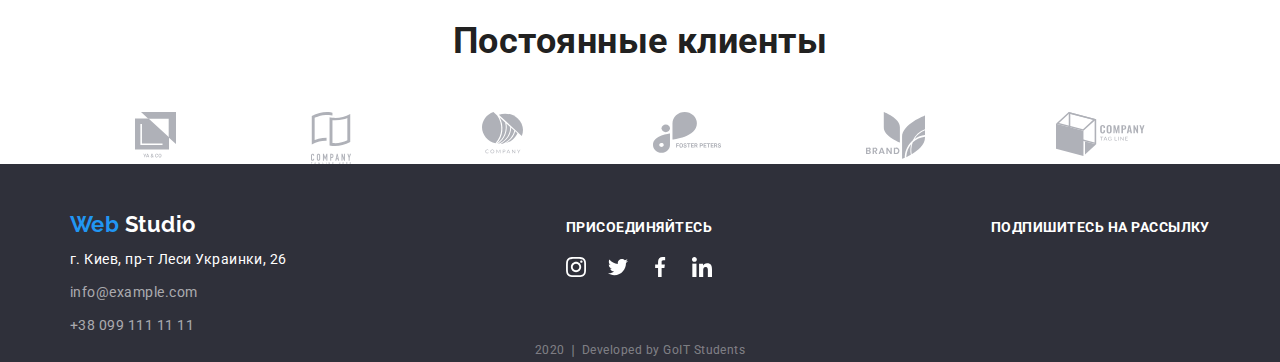
==== commit 4f276bf7: "Изменил ширину картинок" ====
--- a/index.html
+++ b/index.html
@@ -136,7 +136,7 @@
                 class="photo"
                 src="./images/john.jpg"
                 alt="Джон Смит"
-                width="278"
+                width="270"
               />
               <h3 class="team-title">John Smith</h3>
               <p class="team-role">Product Designer</p>
@@ -168,7 +168,7 @@
                 class="photo"
                 src="./images/marta.jpg"
                 alt="Марта Стюарт"
-                width="278"
+                width="270"
               />
               <h3 class="team-title">Marta Stewart</h3>
               <p class="team-role">Frontend Developer</p>
@@ -200,7 +200,7 @@
                 class="photo"
                 src="./images/robert.jpg"
                 alt="Роберт Джекис"
-                width="278"
+                width="270"
               />
               <h3 class="team-title">Robert Jakis</h3>
               <p class="team-role">Marketing</p>
@@ -232,7 +232,7 @@
                 class="photo"
                 src="./images/martin.jpg"
                 alt="Мартин Доу"
-                width="278"
+                width="270"
               />
               <h3 class="team-title">Martin Doe</h3>
               <p class="team-role">UI Designer</p>
--- a/css/styles.css
+++ b/css/styles.css
@@ -36,14 +36,26 @@
   letter-spacing: 0.03em;
 }
 
+/* img {
+  display: block;
+  max-width: 100%;
+  height: auto;
+} */
+
 .container {
-  width: 1230px;
+  width: 1170px;
   padding-left: 15px;
   padding-right: 15px;
   margin: 0 auto;
   /* outline: 2px solid tomato; */
 }
 
+img {
+  display: block;
+  max-width: 100%;
+  height: auto;
+}
+
 .list {
   list-style: none;
   padding: 0px;
@@ -71,6 +83,9 @@
 /* Button */
 
 .button {
+  display: block;
+  padding: 6px 22px;
+
   color: var(--primary-text-color);
   background-color: var(--primary-white-color);
   font-family: inherit;
@@ -79,6 +94,8 @@
   line-height: 1.63;
   min-width: 73px;
   border-radius: 4px;
+  border: 1px solid transparent;
+
   text-align: center;
 }
 
@@ -402,6 +419,7 @@
 .copyright {
   margin-top: 0px;
   margin-bottom: 0px;
+  /* border-top: 1px solid rgba(255, 255, 255, 0.1); */
 
   color: var(--footer-signature-color);
   font-size: 12px;
@@ -487,3 +505,19 @@
 .section-list.works .item:focus {
   background-color: aqua;
 }
+
+.card {
+  border-top-left-radius: 5px;
+  border-top-right-radius: 5px;
+  overflow: hidden;
+}
+
+.card-content {
+  padding: 20px 24px;
+  background: #ffffff;
+  border-left: 1px solid #eeeeee;
+  border-right: 1px solid #eeeeee;
+  border-bottom: 1px solid #eeeeee;
+  border-bottom-right-radius: 5px;
+  border-bottom-left-radius: 5px;
+}
